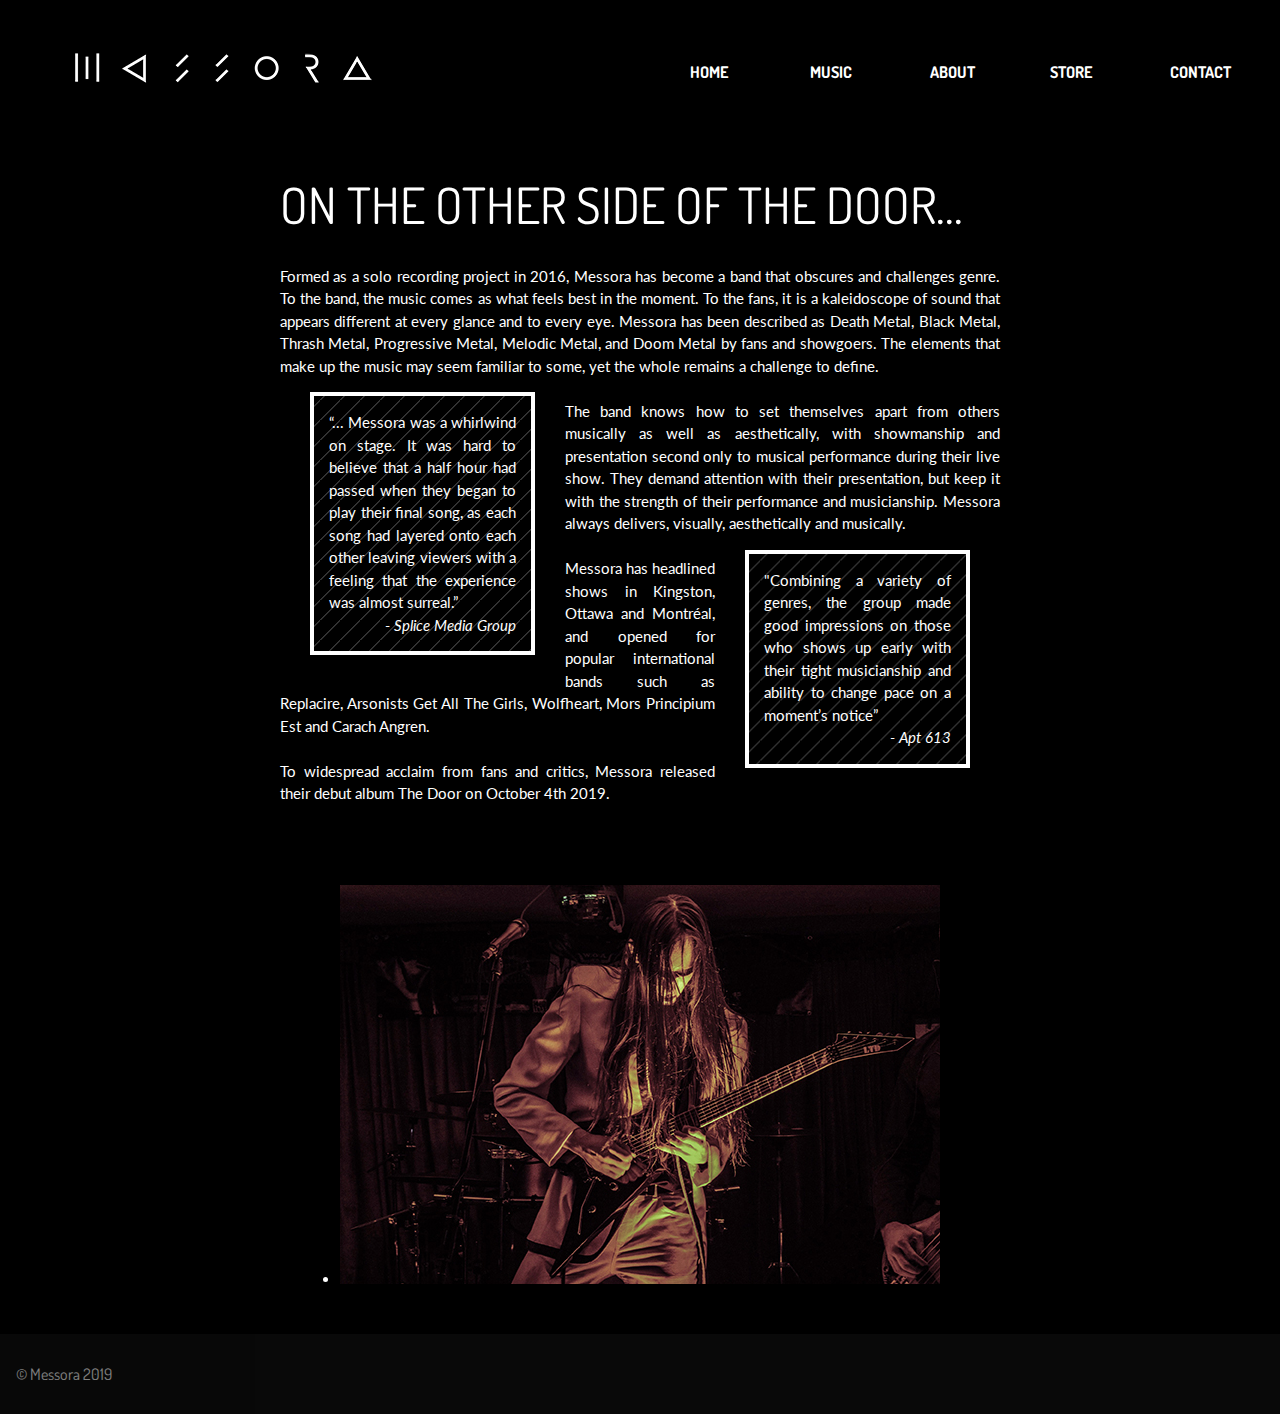
==== about.html @ a9e4b8d9 "external links to new tabs" ====
<!DOCTYPE html>
<html lang="en">
<head>
	<meta charset="utf-8">
	<link rel="icon" href="img/favicon.png">
	<link rel="stylesheet" href="css/reset.css">
	<link rel="stylesheet" href="css/site.css">
	<link rel="stylesheet" href="css/about.css">
	<link rel="stylesheet" href="https://fonts.googleapis.com/css?family=Oswald">
	<link rel="stylesheet" href="https://fonts.googleapis.com/css?family=Open+Sans+Condensed:300">
	<link rel="stylesheet" href="https://fonts.googleapis.com/css?family=Lato:300">
	<link rel="stylesheet" href="https://fonts.googleapis.com/css?family=Dosis">
	<link rel="stylesheet" href="https://fonts.googleapis.com/css?family=Dosis:500">
	<title>Messora</title>
</head>
<body>
	<main>
		<nav class="navigation">
			<ul>
				<li><a href="index">Home</a></li>
				<li><a href="music">Music</a></li>
				<li><a href="about">About</a></li>
				<li><a href="https://messora.bandcamp.com" target="_blank" rel="noopener noreferrer">Store</a></li>
				<li><a href="contact">Contact</a></li>
			</ul>
		<a href="index">
			<img class="main-title" src="img/logo2.png">
		</a>
		</nav>

		<div class="container">
			<h1 class="title">On the other side of the door...</h1>
			<br>

			<p>Formed as a solo recording project in 2016, Messora has become a band that obscures and challenges genre. To the band, the music comes as what feels best in the moment. To the fans, it is a kaleidoscope of sound that appears different at every glance and to every eye. Messora has been described as Death Metal, Black Metal, Thrash Metal, Progressive Metal, Melodic Metal, and Doom Metal by fans and showgoers. The elements that make up the music may seem familiar to some, yet the whole remains a challenge to define.</p>

			<blockquote class="quote" tabindex="1">
				<p>“... Messora was a whirlwind on stage. It was hard to believe that a half hour had passed when they began to play their final song, as each song had layered onto each other leaving viewers with a feeling that the experience was almost surreal.”</p><cite>- Splice Media Group</cite>
			</blockquote>
			<br>
			<p>The band knows how to set themselves apart from others musically as well as aesthetically, with showmanship and presentation second only to musical performance during their live show. They demand attention with their presentation, but keep it with the strength of their performance and musicianship. Messora always delivers, visually, aesthetically and musically.</p>

			<blockquote class="quote" tabindex="1">
				<p>"Combining a variety of genres, the group made good impressions on those who shows up early with their tight musicianship and ability to change pace on a moment’s notice”</p><cite>- Apt 613</cite>
			</blockquote>

			<br>
			<p>Messora has headlined shows in Kingston, Ottawa and Montréal, and opened for popular international bands such as Replacire, Arsonists Get All The Girls, Wolfheart, Mors Principium Est and Carach Angren.</p><br>
			<p>To widespread acclaim from fans and critics, Messora released their debut album The Door on October 4th 2019.
			</p>
		</div>
		<div class="live">
			<li><img src="img/messora_live.jpg"></li>
		</div>
	</main>
	<footer class="bottom-page">
		&copy; Messora 2019
	</footer>
</body>
</html>
---- css/site.css ----
html {
	height: 100%;
}
body {
	background-color: #000000;
    min-height: 100%;
    overflow-x: hidden;
    position: relative;
    padding-bottom: 8em;
}
body, .bottom-page {
	color: #ffffff;
	font-family: Dosis, Open Sans Condensed, Lato, sans-serif;
	font-size: 100%;
}
.navigation {
	text-transform: uppercase;
	color: white;
	font-weight: bold;
	padding-right: 2%;
}
.navigation ul {
	position: absolute;
	right: 0;
    display: table;
    z-index: 3000;
    vertical-align: middle;
    text-shadow: 2px 2px #000;
}
.navigation li a {
	display: block;
	width: 100px;
	margin: 0 10px;
	padding-top: 4em;
	padding-bottom: 3em;
	text-decoration: none;
	color: #ffffff;
}
.navigation li {
	display: table-cell;
    vertical-align: middle;
}
.navigation li a:hover,
.navigation li a:focus {
	opacity: .5;
		filter: alpha(opacity=50);
}
.main-title {
	text-transform: uppercase;
	font-family: Oswald, Dosis, sans-serif;
	font-size: 3em;
	padding: 1em 1em;
}
.bottom-page {
	margin-top: 80px;
	padding: 2em 1em;
	background-color: #111111;
	opacity: .5;
		filter: alpha(opacity=50);
	width: 100%;
	position: absolute;
	bottom: 0;
}
h1, h2 {
	text-transform: uppercase;
	text-shadow: 2px 2px #000;
}
.background {
	background-image: url('../img/blackmess-definitivo.jpg');
	background-repeat: no-repeat;
	background-position: top;
	background-position-x: 50%;
	background-attachment: fixed;
	background-size: 42em;
	height: 45em;
}
---- css/about.css ----
.title {
	font-size: 50px;
	clear: both;
	font-family: Dosis, Open Sans Condensed, Lato, sans-serif;
}
.container {
	width: 720px;
	height: 300px;
	margin: auto;
	padding: 30px 0;
	box-sizing: border-box;
	font-size: 15px;
	line-height: 1.5;
	font-weight: none;
	font-family: Lato, Dosis, Open Sans Condensed, sans-serif;
	text-align: justify;
	margin-bottom: 80px;
}
.live {
	display: flex;
	flex-direction: column;
	align-items: center;
	margin-left: auto;
	margin-right: auto;
	margin-top: 35%;
	clear: both;
}
.quote {
	background-image: linear-gradient(135deg,
						transparent,
						transparent 14px,
						rgba(192, 192, 192, 0.3) 14px,
                        rgba(192, 192, 192, 0.2) 15px,
                        transparent 15px,
                        transparent););
	background-size: 20px 20px;
	background-attachment: fixed;	
	border: .25rem solid #ffffff;
	width: 25ch;
	box-sizing: border-box;
	margin: 1em 2em;
	padding: 1em;
}
.quote:nth-of-type(odd) {
	float: left;
}
.quote:nth-of-type(even) {
	float: right;
}
.quote:hover,
.quote:focus {
	text-shadow: 0 0 3px white;
	transition-delay: .4s;
}
cite {
	font-style: italic;
	float: right;
}
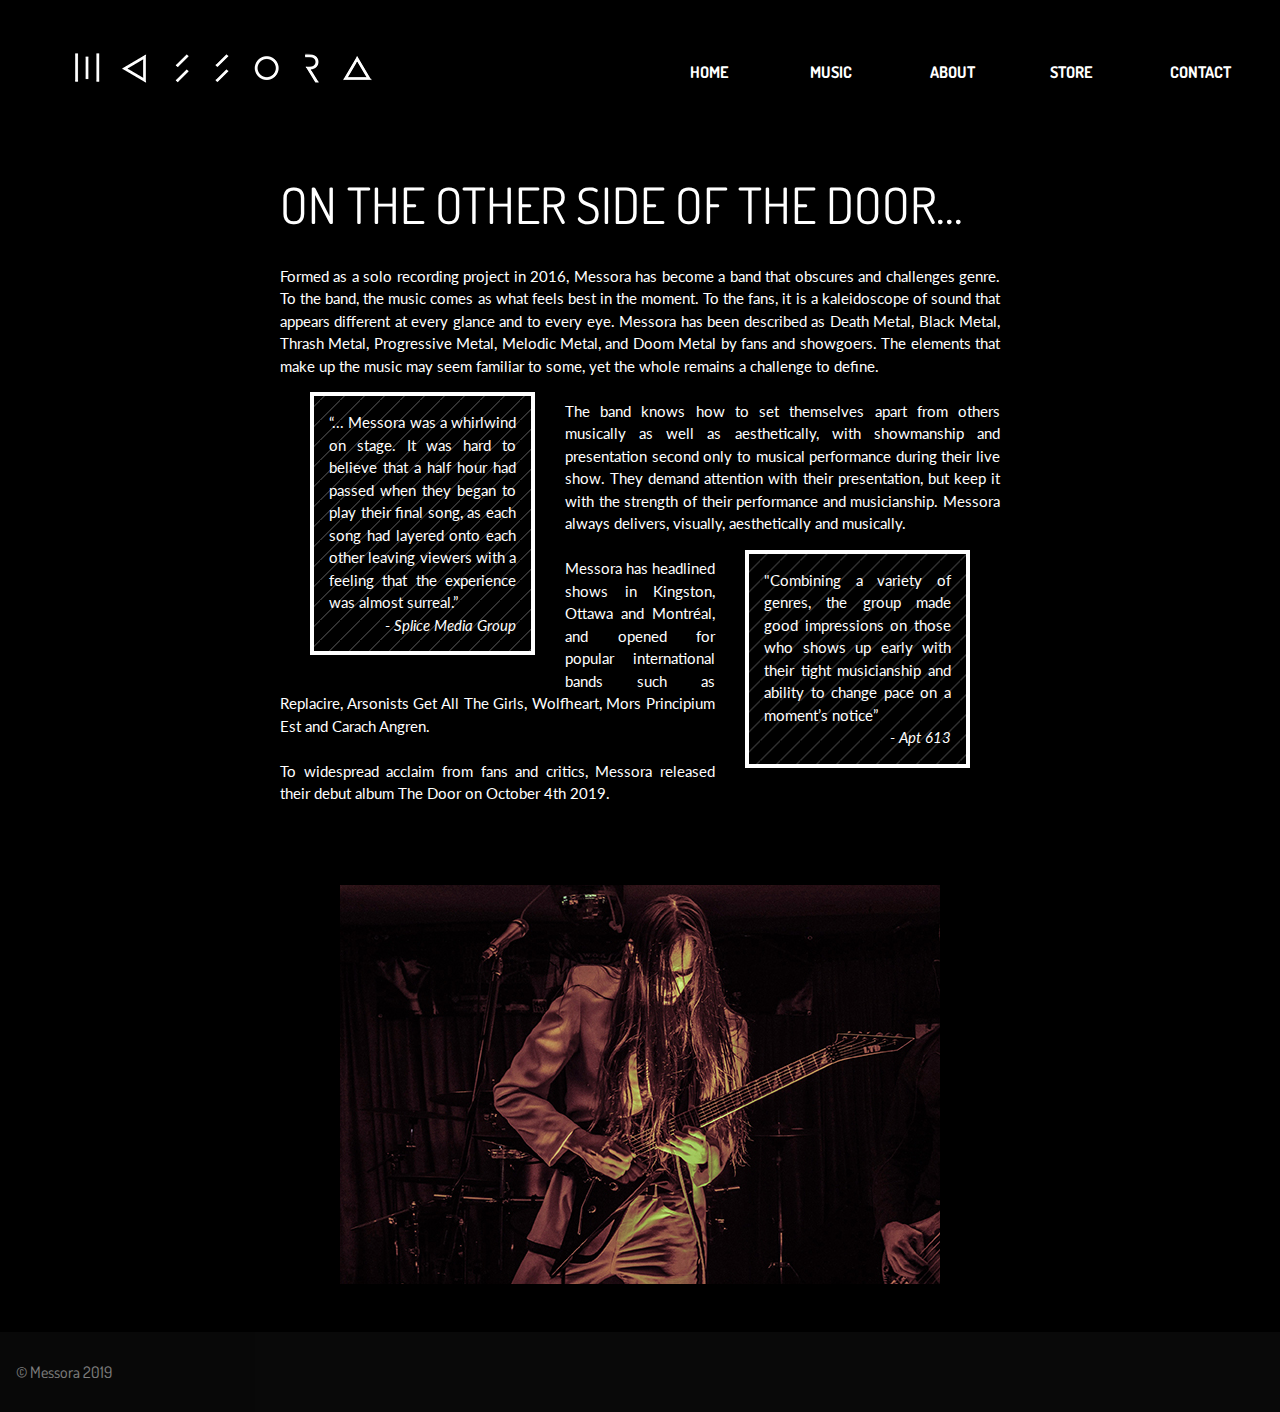
==== commit 4117e438: "repositioning" ====
--- a/about.html
+++ b/about.html
@@ -50,7 +50,7 @@
 			</p>
 		</div>
 		<div class="live">
-			<li><img src="img/messora_live.jpg"></li>
+			<img src="img/messora_live.jpg">
 		</div>
 	</main>
 	<footer class="bottom-page">
--- a/css/about.css
+++ b/css/about.css
@@ -24,6 +24,7 @@
 	margin-right: auto;
 	margin-top: 35%;
 	clear: both;
+	box-sizing: border-box;
 }
 .quote {
 	background-image: linear-gradient(135deg,
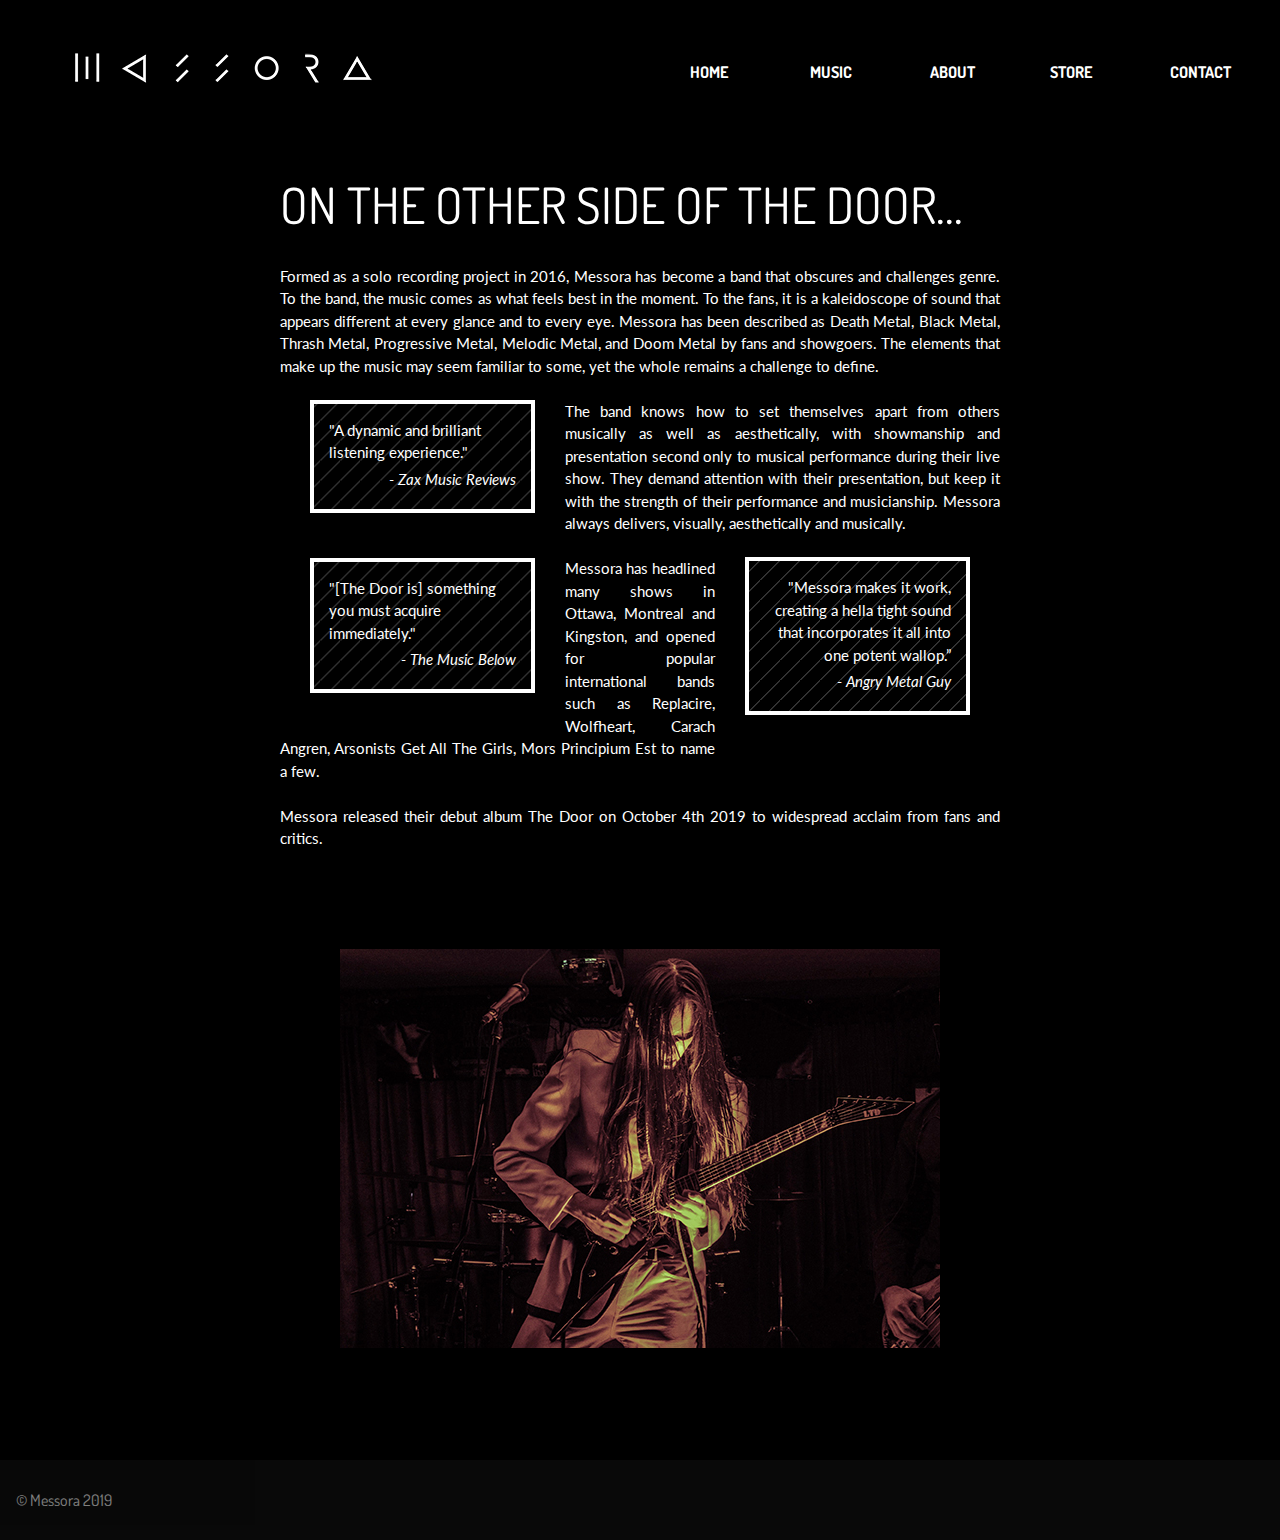
==== commit 44a38c47: "changing info on about page" ====
--- a/about.html
+++ b/about.html
@@ -33,20 +33,25 @@
 			<br>
 
 			<p>Formed as a solo recording project in 2016, Messora has become a band that obscures and challenges genre. To the band, the music comes as what feels best in the moment. To the fans, it is a kaleidoscope of sound that appears different at every glance and to every eye. Messora has been described as Death Metal, Black Metal, Thrash Metal, Progressive Metal, Melodic Metal, and Doom Metal by fans and showgoers. The elements that make up the music may seem familiar to some, yet the whole remains a challenge to define.</p>
+			<blockquote class="quote" tabindex="1">
+				<p>"A dynamic and brilliant listening experience."</p><cite>- Zax Music Reviews</cite>
+			</blockquote>
 
-			<blockquote class="quote" tabindex="1">
-				<p>“... Messora was a whirlwind on stage. It was hard to believe that a half hour had passed when they began to play their final song, as each song had layered onto each other leaving viewers with a feeling that the experience was almost surreal.”</p><cite>- Splice Media Group</cite>
-			</blockquote>
 			<br>
 			<p>The band knows how to set themselves apart from others musically as well as aesthetically, with showmanship and presentation second only to musical performance during their live show. They demand attention with their presentation, but keep it with the strength of their performance and musicianship. Messora always delivers, visually, aesthetically and musically.</p>
 
 			<blockquote class="quote" tabindex="1">
-				<p>"Combining a variety of genres, the group made good impressions on those who shows up early with their tight musicianship and ability to change pace on a moment’s notice”</p><cite>- Apt 613</cite>
+				<p>"Messora makes it work, creating a hella tight sound that incorporates it all into one potent wallop.”</p><cite>- Angry Metal Guy</cite>
 			</blockquote>
 
+			<blockquote class="quote" tabindex="1">
+				<p>"[The Door is] something you must acquire immediately."</p><cite>- The Music Below</cite>
+			</blockquote>
 			<br>
-			<p>Messora has headlined shows in Kingston, Ottawa and Montréal, and opened for popular international bands such as Replacire, Arsonists Get All The Girls, Wolfheart, Mors Principium Est and Carach Angren.</p><br>
-			<p>To widespread acclaim from fans and critics, Messora released their debut album The Door on October 4th 2019.
+
+			<p>Messora has headlined many shows in Ottawa, Montreal and Kingston, and opened for popular international bands such as Replacire, Wolfheart, Carach Angren, Arsonists Get All The Girls, Mors Principium Est to name a few.</p><br>
+
+			<p>Messora released their debut album The Door on October 4th 2019 to widespread acclaim from fans and critics.
 			</p>
 		</div>
 		<div class="live">
--- a/css/about.css
+++ b/css/about.css
@@ -22,7 +22,8 @@
 	align-items: center;
 	margin-left: auto;
 	margin-right: auto;
-	margin-top: 35%;
+	margin-top: 40%;
+	margin-bottom: 5%;
 	clear: both;
 	box-sizing: border-box;
 }
@@ -39,21 +40,25 @@
 	border: .25rem solid #ffffff;
 	width: 25ch;
 	box-sizing: border-box;
-	margin: 1em 2em;
+	margin: 1.5em 2em;
 	padding: 1em;
+	outline: none;
 }
 .quote:nth-of-type(odd) {
 	float: left;
+	text-align: left;
 }
 .quote:nth-of-type(even) {
 	float: right;
+	text-align: right;
 }
 .quote:hover,
 .quote:focus {
 	text-shadow: 0 0 3px white;
-	transition-delay: .4s;
+	transition-delay: .1s;
 }
 cite {
 	font-style: italic;
 	float: right;
+	line-height: 2em;
 }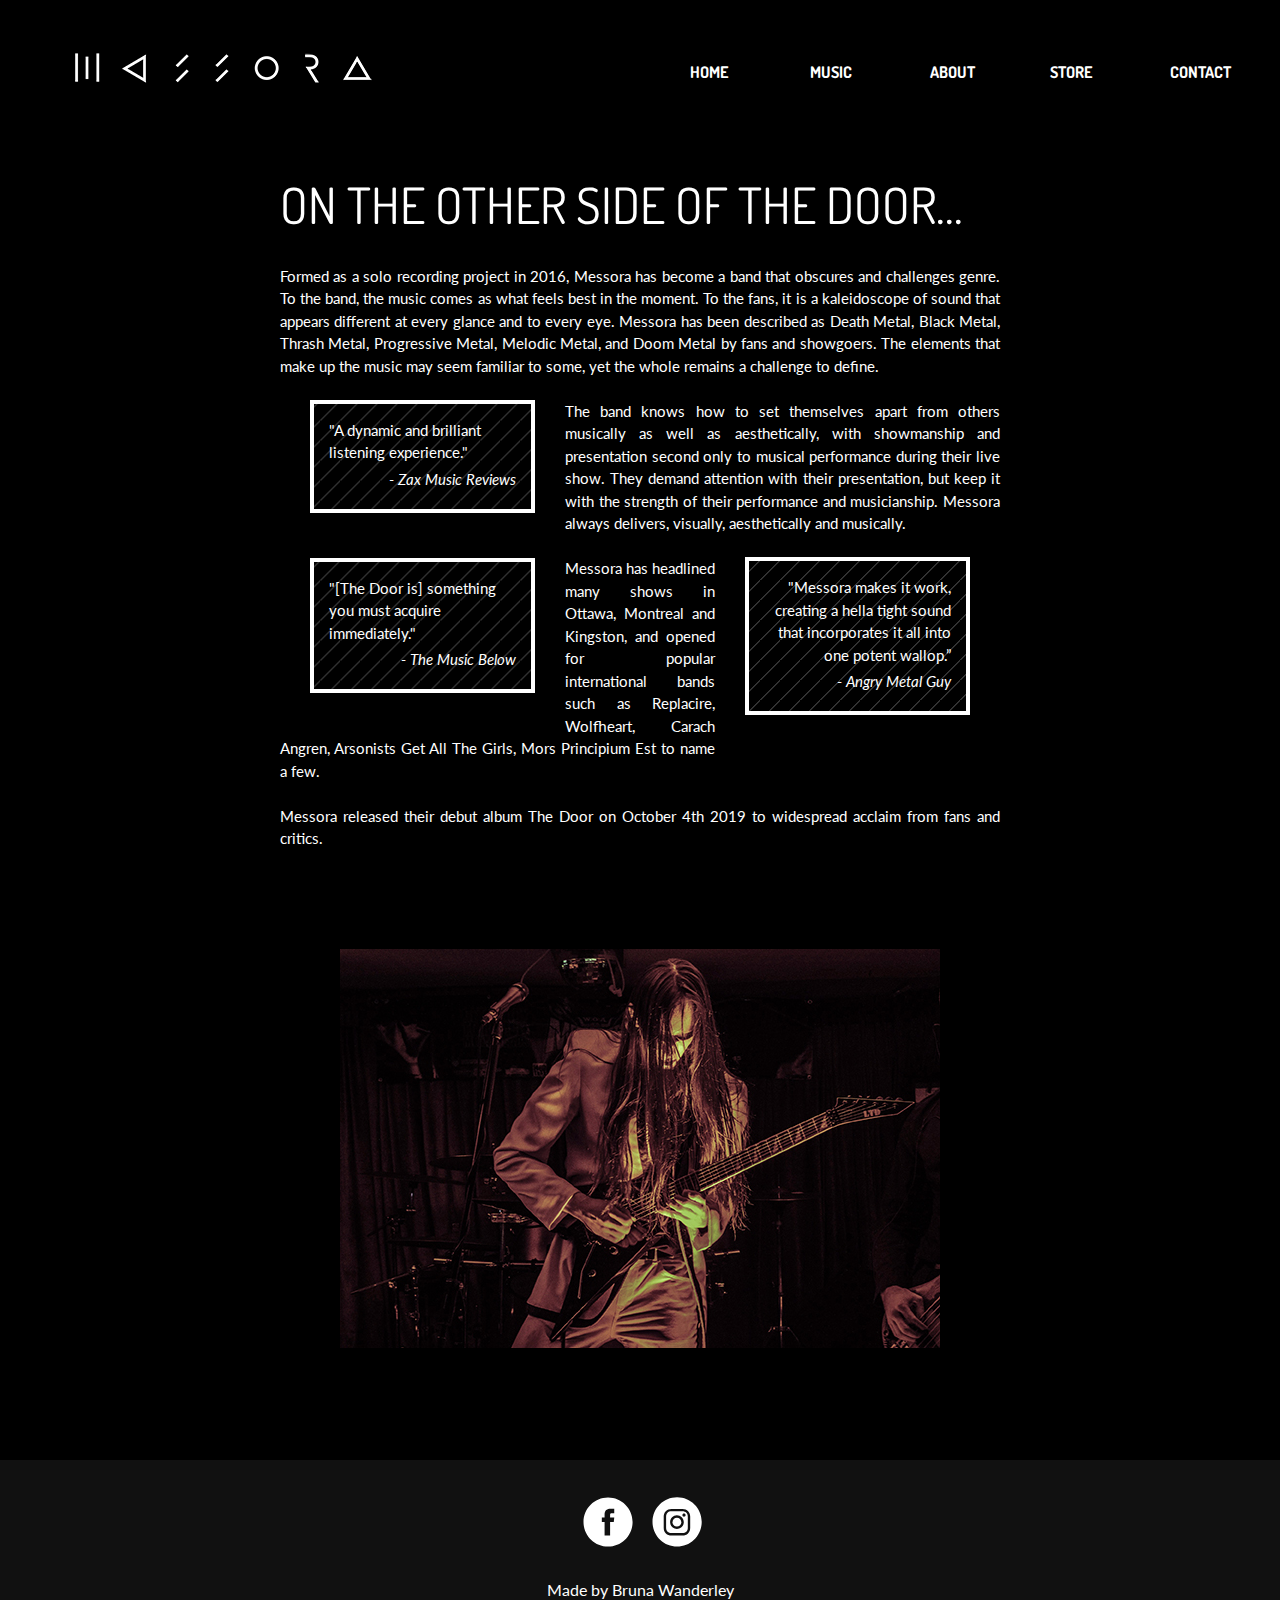
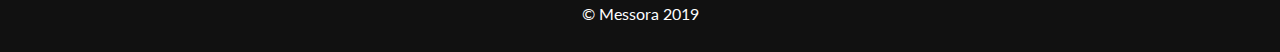
==== commit 34bd2d31: "adding info to footer" ====
--- a/about.html
+++ b/about.html
@@ -59,7 +59,18 @@
 		</div>
 	</main>
 	<footer class="bottom-page">
+		<div class="bottom-box">
+			<ul class="social-icons">
+				<li>
+					<a class="facebook" href="https://www.facebook.com/MessoraBand" target="_blank" rel="noopener noreferrer"><img src="img/fbb.svg"></a>
+				</li>
+				<li>
+					<a class="instagram" href="https://www.instagram.com/messoraband" target="_blank" rel="noopener noreferrer"><img src="img/insta.svg"></a>
+				</li>
+			</ul>
+			<p class="signature">Made by <a href="mailto:annnurb@gmail.com">Bruna Wanderley</a></p>
 		&copy; Messora 2019
+		</div>
 	</footer>
 </body>
 </html>--- a/css/site.css
+++ b/css/site.css
@@ -6,12 +6,21 @@
     min-height: 100%;
     overflow-x: hidden;
     position: relative;
-    padding-bottom: 8em;
+    padding-bottom: 15em;
 }
 body, .bottom-page {
 	color: #ffffff;
 	font-family: Dosis, Open Sans Condensed, Lato, sans-serif;
 	font-size: 100%;
+}
+a {
+	text-decoration: none;
+	color: inherit;
+}
+a:hover,
+a:focus {
+	text-shadow: 0 0 3px white;
+	transition-delay: .1s;
 }
 .navigation {
 	text-transform: uppercase;
@@ -52,14 +61,16 @@
 	padding: 1em 1em;
 }
 .bottom-page {
-	margin-top: 80px;
-	padding: 2em 1em;
 	background-color: #111111;
 	opacity: .5;
 		filter: alpha(opacity=50);
 	width: 100%;
 	position: absolute;
 	bottom: 0;
+	height: 12em;
+	text-align: center;
+	opacity: 1;
+	font-family: Lato, Dosis, Open Sans Condensed, sans-serif;
 }
 h1, h2 {
 	text-transform: uppercase;
@@ -74,3 +85,25 @@
 	background-size: 42em;
 	height: 45em;
 }
+.social-icons li {
+	display: inline-block;
+	padding: 5px 5px 25px 10px;
+}
+.facebook {
+	height: 100%;
+}
+.instagram {
+	height: 100%;
+}
+.social-icons li a:hover,
+.social-icons li a:focus {
+	opacity: .5;
+		filter: alpha(opacity=50);
+	transition: .4s;
+}
+.bottom-box {
+	padding-top: 2em;
+}
+.signature {
+	line-height: 2em;
+}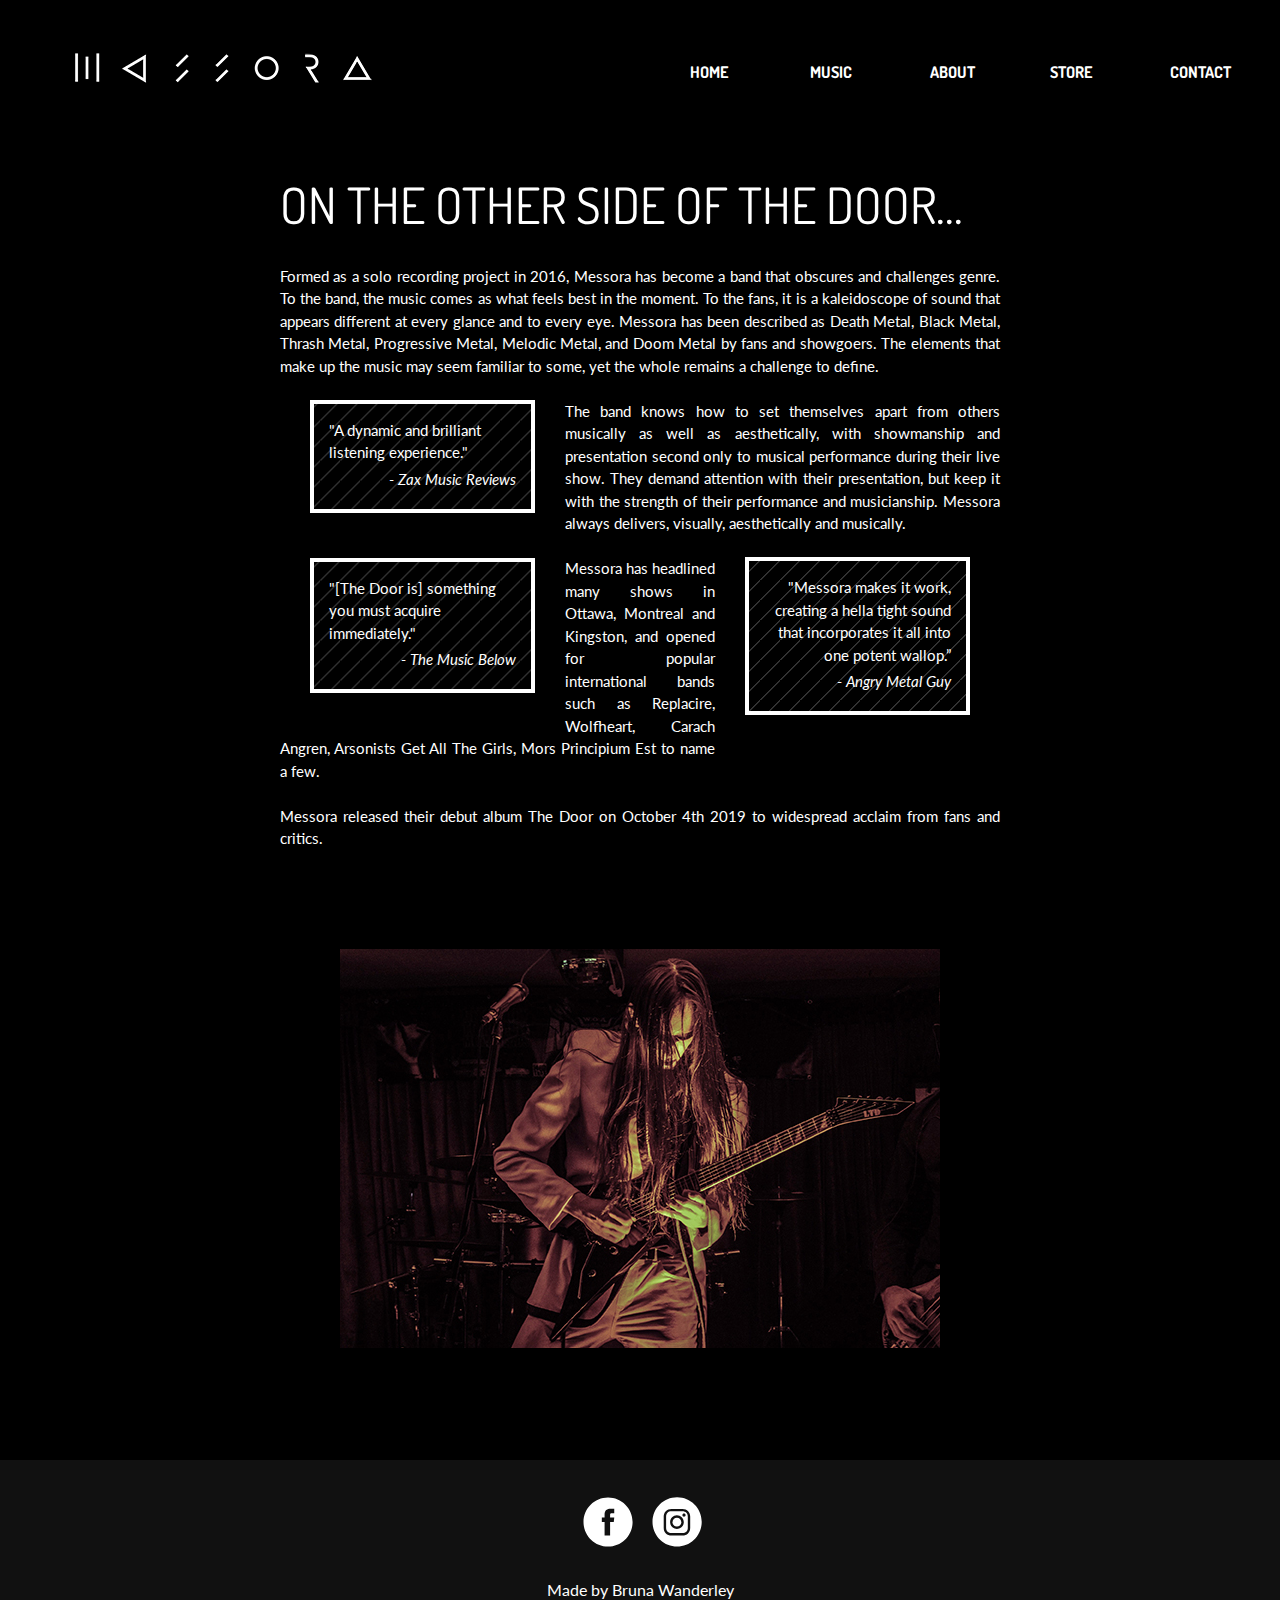
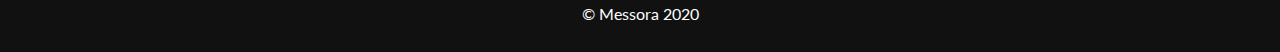
==== commit c87d1520: "date change" ====
--- a/about.html
+++ b/about.html
@@ -69,7 +69,7 @@
 				</li>
 			</ul>
 			<p class="signature">Made by <a href="mailto:annnurb@gmail.com">Bruna Wanderley</a></p>
-		&copy; Messora 2019
+		&copy; Messora 2020
 		</div>
 	</footer>
 </body>
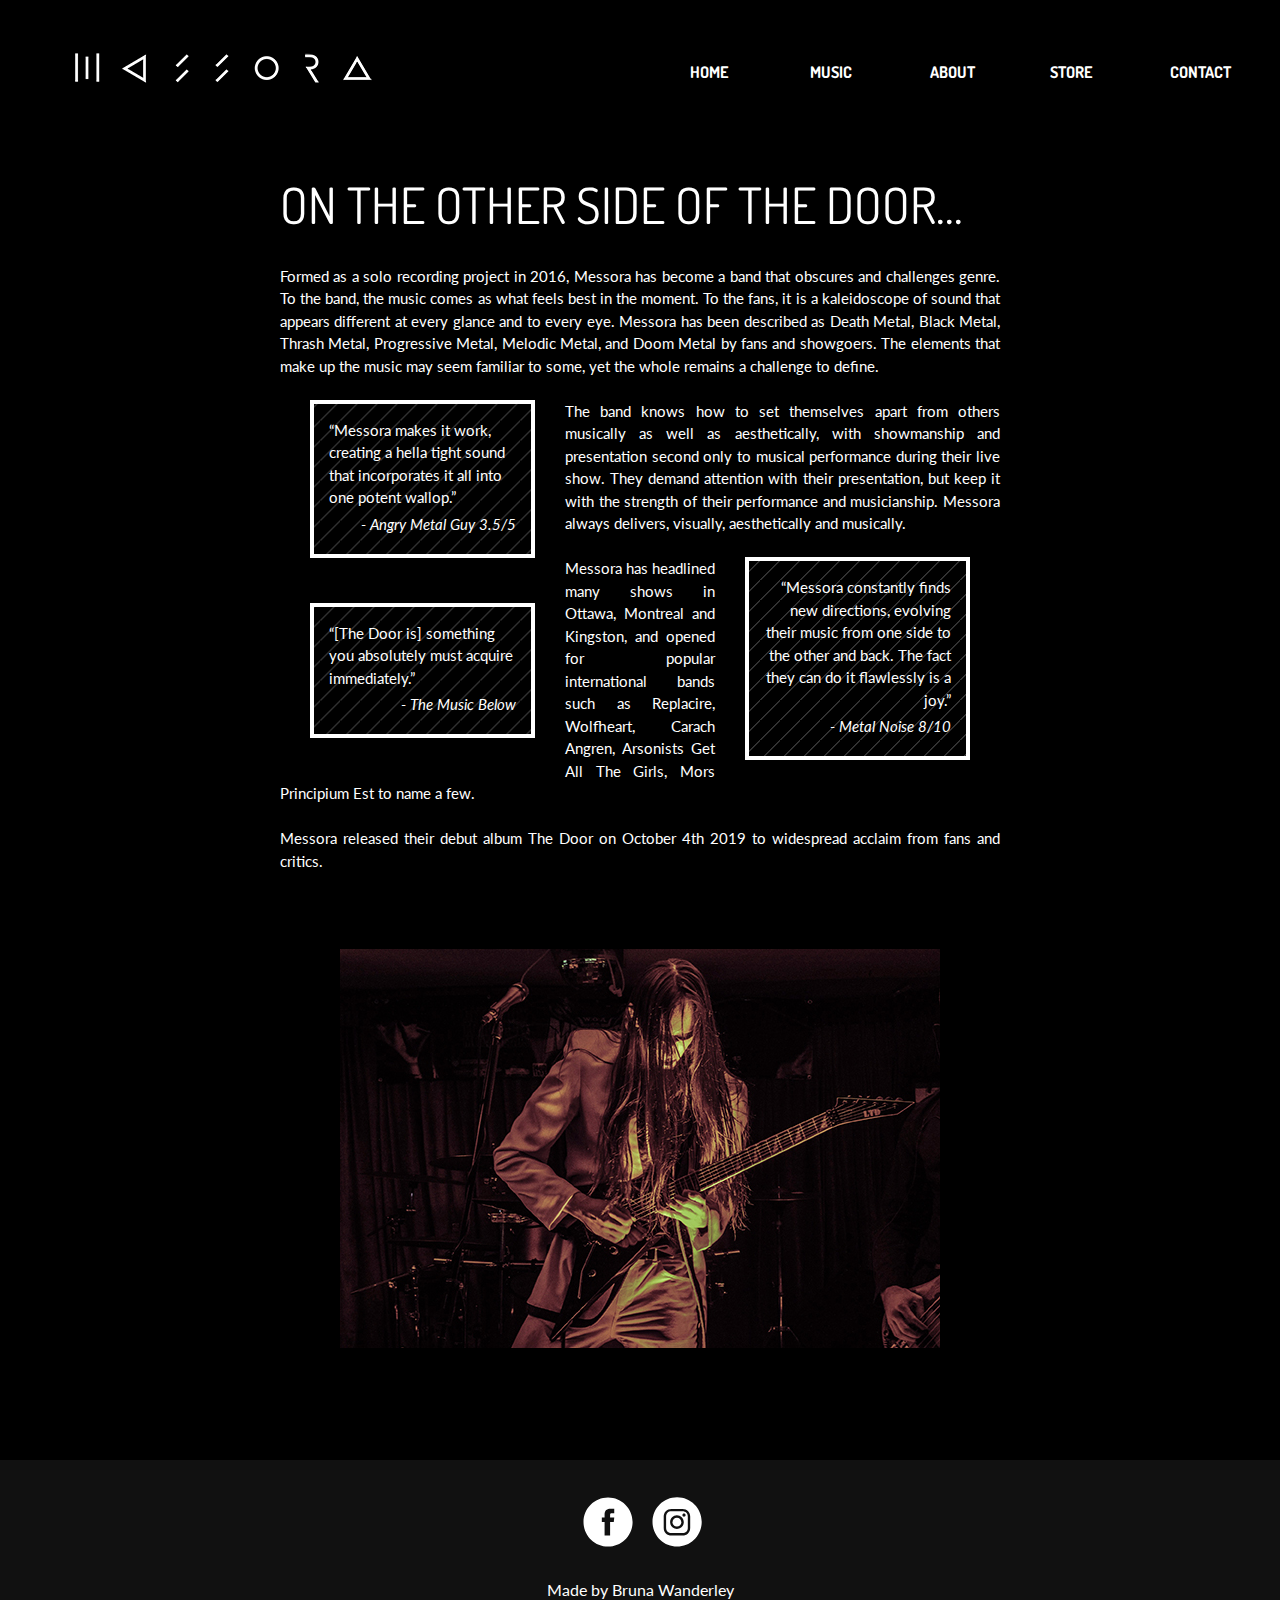
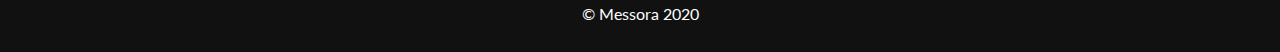
==== commit 9452be0a: "adds quotes and covid updates" ====
--- a/about.html
+++ b/about.html
@@ -34,18 +34,18 @@
 
 			<p>Formed as a solo recording project in 2016, Messora has become a band that obscures and challenges genre. To the band, the music comes as what feels best in the moment. To the fans, it is a kaleidoscope of sound that appears different at every glance and to every eye. Messora has been described as Death Metal, Black Metal, Thrash Metal, Progressive Metal, Melodic Metal, and Doom Metal by fans and showgoers. The elements that make up the music may seem familiar to some, yet the whole remains a challenge to define.</p>
 			<blockquote class="quote" tabindex="1">
-				<p>"A dynamic and brilliant listening experience."</p><cite>- Zax Music Reviews</cite>
+				<p>“Messora makes it work, creating a hella tight sound that incorporates it all into one potent wallop.”</p><cite>- Angry Metal Guy 3.5/5</cite>
 			</blockquote>
 
 			<br>
 			<p>The band knows how to set themselves apart from others musically as well as aesthetically, with showmanship and presentation second only to musical performance during their live show. They demand attention with their presentation, but keep it with the strength of their performance and musicianship. Messora always delivers, visually, aesthetically and musically.</p>
 
 			<blockquote class="quote" tabindex="1">
-				<p>"Messora makes it work, creating a hella tight sound that incorporates it all into one potent wallop.”</p><cite>- Angry Metal Guy</cite>
+				<p>“Messora constantly finds new directions, evolving their music from one side to the other and back. The fact they can do it flawlessly is a joy.”</p><cite>- Metal Noise 8/10</cite>
 			</blockquote>
 
 			<blockquote class="quote" tabindex="1">
-				<p>"[The Door is] something you must acquire immediately."</p><cite>- The Music Below</cite>
+				<p>“[The Door is] something you absolutely must acquire immediately.”</p><cite>- The Music Below</cite>
 			</blockquote>
 			<br>
 
